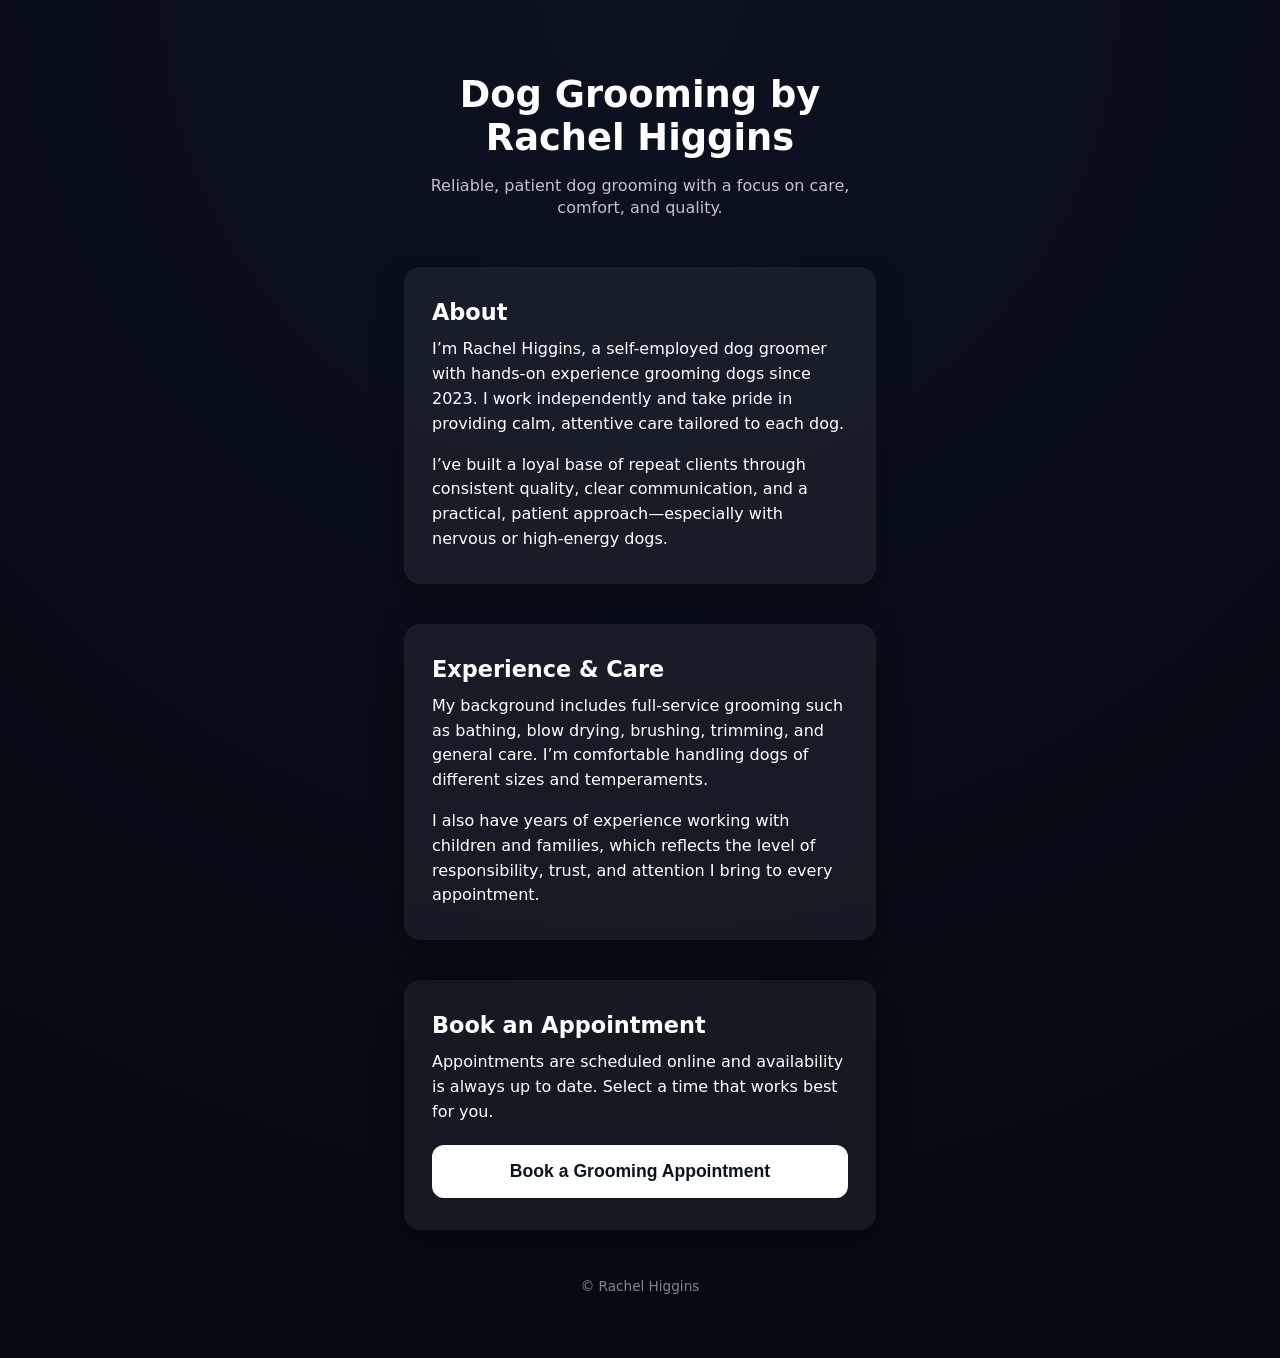
==== index.html @ bccac7ee "Refactor index.html for improved layout and styling Updated the HTML structure and styling for the d" ====
<!DOCTYPE html>
<html lang="en">
<head>
  <meta charset="UTF-8" />
  <title>Rachel Higgins Dog Grooming</title>
  <meta name="viewport" content="width=device-width, initial-scale=1" />

  <link rel="icon" href="/assets/images/favicon.svg" type="image/svg+xml">

  <!-- Calendly styles -->
  <link href="https://assets.calendly.com/assets/external/widget.css" rel="stylesheet">

  <style>
    * {
      box-sizing: border-box;
    }

    body {
      margin: 0;
      font-family: system-ui, -apple-system, BlinkMacSystemFont, "Segoe UI", sans-serif;
      background: radial-gradient(circle at top, #0b1220, #05080f);
      color: #ffffff;
      min-height: 100vh;
    }

    main {
      max-width: 520px;
      margin: 0 auto;
      padding: 3rem 1.5rem 4rem;
    }

    header {
      text-align: center;
      margin-bottom: 3rem;
    }

    h1 {
      font-size: 2.3rem;
      margin-bottom: 0.5rem;
    }

    .subtitle {
      opacity: 0.75;
      line-height: 1.4;
    }

    section {
      margin-bottom: 2.5rem;
    }

    .card {
      background: rgba(255, 255, 255, 0.06);
      border-radius: 16px;
      padding: 2rem 1.75rem;
      box-shadow: 0 10px 30px rgba(0, 0, 0, 0.35);
    }

    .card h2 {
      margin-top: 0;
      margin-bottom: 0.75rem;
      font-size: 1.4rem;
    }

    .card p {
      margin: 0 0 1rem;
      line-height: 1.55;
    }

    .card p:last-child {
      margin-bottom: 0;
    }

    .book-btn {
      display: block;
      width: 100%;
      padding: 1rem;
      font-size: 1.1rem;
      font-weight: 600;
      color: #0b1220;
      background: #ffffff;
      border: none;
      border-radius: 12px;
      cursor: pointer;
      margin-top: 1.25rem;
    }

    .book-btn:active {
      transform: scale(0.98);
    }

    footer {
      text-align: center;
      margin-top: 3rem;
      font-size: 0.85rem;
      opacity: 0.5;
    }
  </style>
</head>

<body>
  <main>
    <header>
      <h1>Dog Grooming by Rachel Higgins</h1>
      <p class="subtitle">
        Reliable, patient dog grooming with a focus on care, comfort, and quality.
      </p>
    </header>

    <section class="card">
      <h2>About</h2>
      <p>
        I’m Rachel Higgins, a self-employed dog groomer with hands-on experience grooming dogs since 2023.
        I work independently and take pride in providing calm, attentive care tailored to each dog.
      </p>
      <p>
        I’ve built a loyal base of repeat clients through consistent quality, clear communication,
        and a practical, patient approach—especially with nervous or high-energy dogs.
      </p>
    </section>

    <section class="card">
      <h2>Experience & Care</h2>
      <p>
        My background includes full-service grooming such as bathing, blow drying, brushing,
        trimming, and general care. I’m comfortable handling dogs of different sizes and temperaments.
      </p>
      <p>
        I also have years of experience working with children and families, which reflects the level
        of responsibility, trust, and attention I bring to every appointment.
      </p>
    </section>

    <section class="card">
      <h2>Book an Appointment</h2>
      <p>
        Appointments are scheduled online and availability is always up to date.
        Select a time that works best for you.
      </p>

      <button
        class="book-btn"
        onclick="Calendly.initPopupWidget({url: 'https://calendly.com/rachelelisehiggins/grooming'}); return false;">
        Book a Grooming Appointment
      </button>
    </section>

    <footer>
      © Rachel Higgins
    </footer>
  </main>

  <!-- Calendly script -->
  <script src="https://assets.calendly.com/assets/external/widget.js" async></script>
</body>
</html>
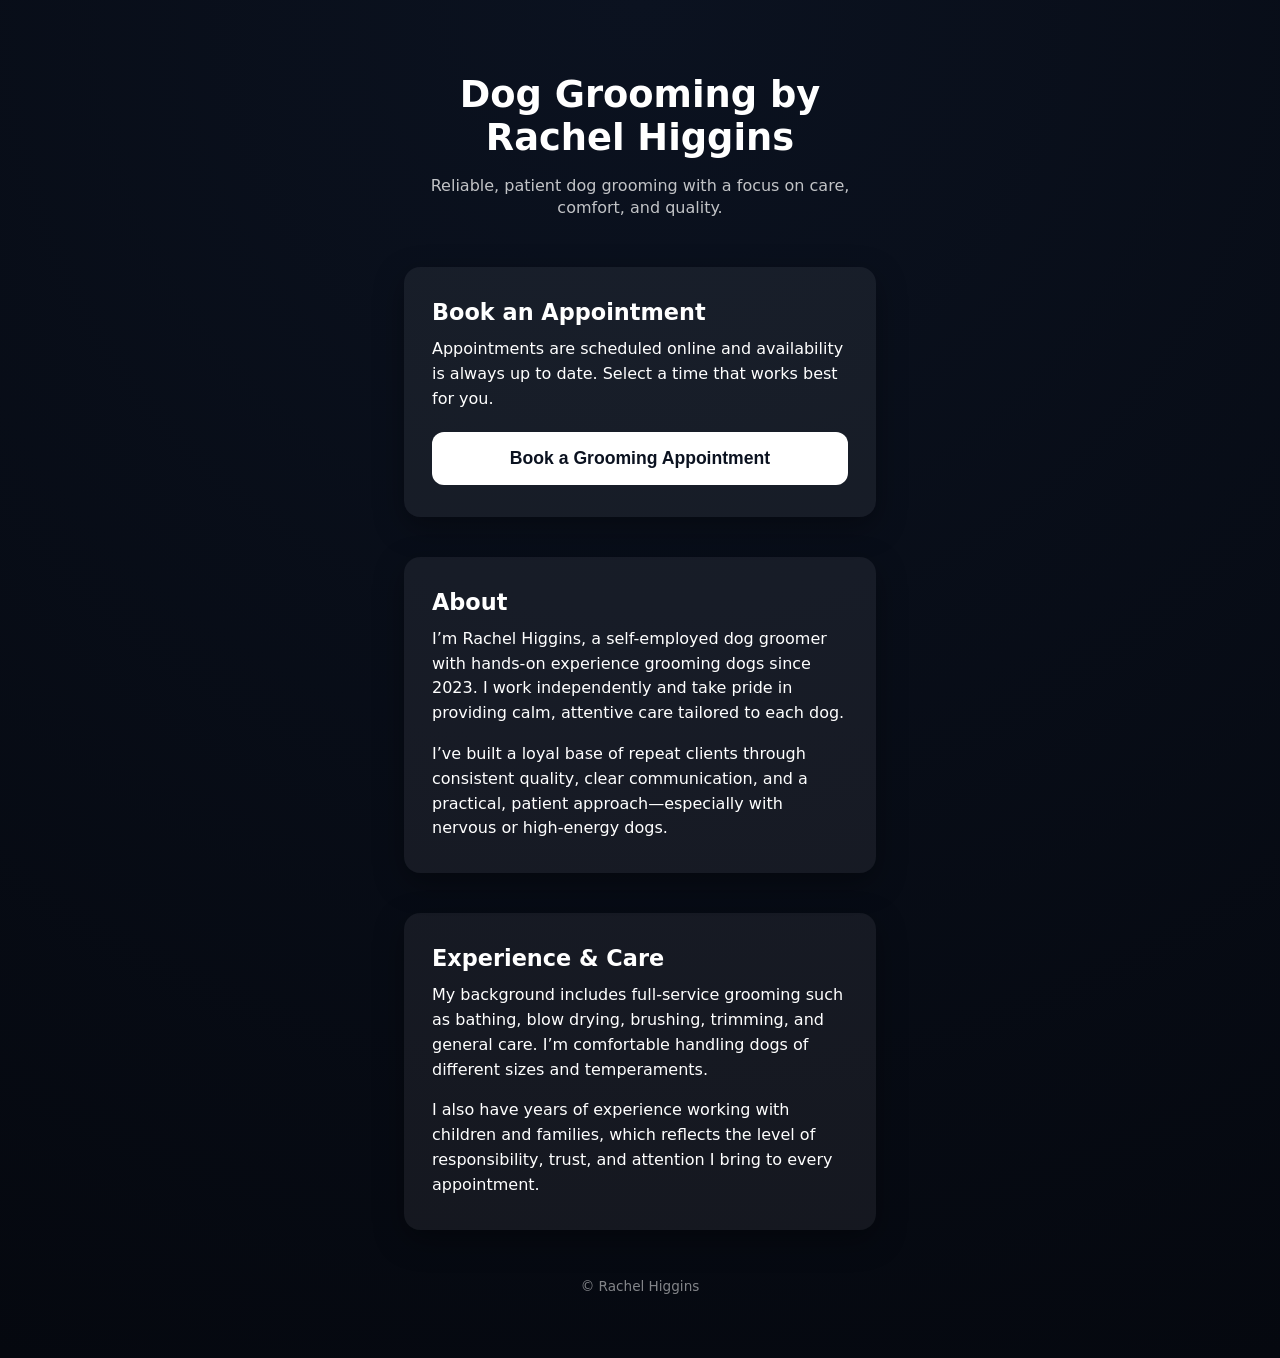
==== commit 85a8ca62: "Add appointment booking section to index.html" ====
--- a/index.html
+++ b/index.html
@@ -107,6 +107,19 @@
     </header>
 
     <section class="card">
+      <h2>Book an Appointment</h2>
+      <p>
+        Appointments are scheduled online and availability is always up to date.
+        Select a time that works best for you.
+      </p>
+
+      <button
+        class="book-btn"
+        onclick="Calendly.initPopupWidget({url: 'https://calendly.com/rachelelisehiggins/grooming'}); return false;">
+        Book a Grooming Appointment
+      </button>
+    </section>
+    <section class="card">
       <h2>About</h2>
       <p>
         I’m Rachel Higgins, a self-employed dog groomer with hands-on experience grooming dogs since 2023.
@@ -130,19 +143,7 @@
       </p>
     </section>
 
-    <section class="card">
-      <h2>Book an Appointment</h2>
-      <p>
-        Appointments are scheduled online and availability is always up to date.
-        Select a time that works best for you.
-      </p>
-
-      <button
-        class="book-btn"
-        onclick="Calendly.initPopupWidget({url: 'https://calendly.com/rachelelisehiggins/grooming'}); return false;">
-        Book a Grooming Appointment
-      </button>
-    </section>
+    
 
     <footer>
       © Rachel Higgins
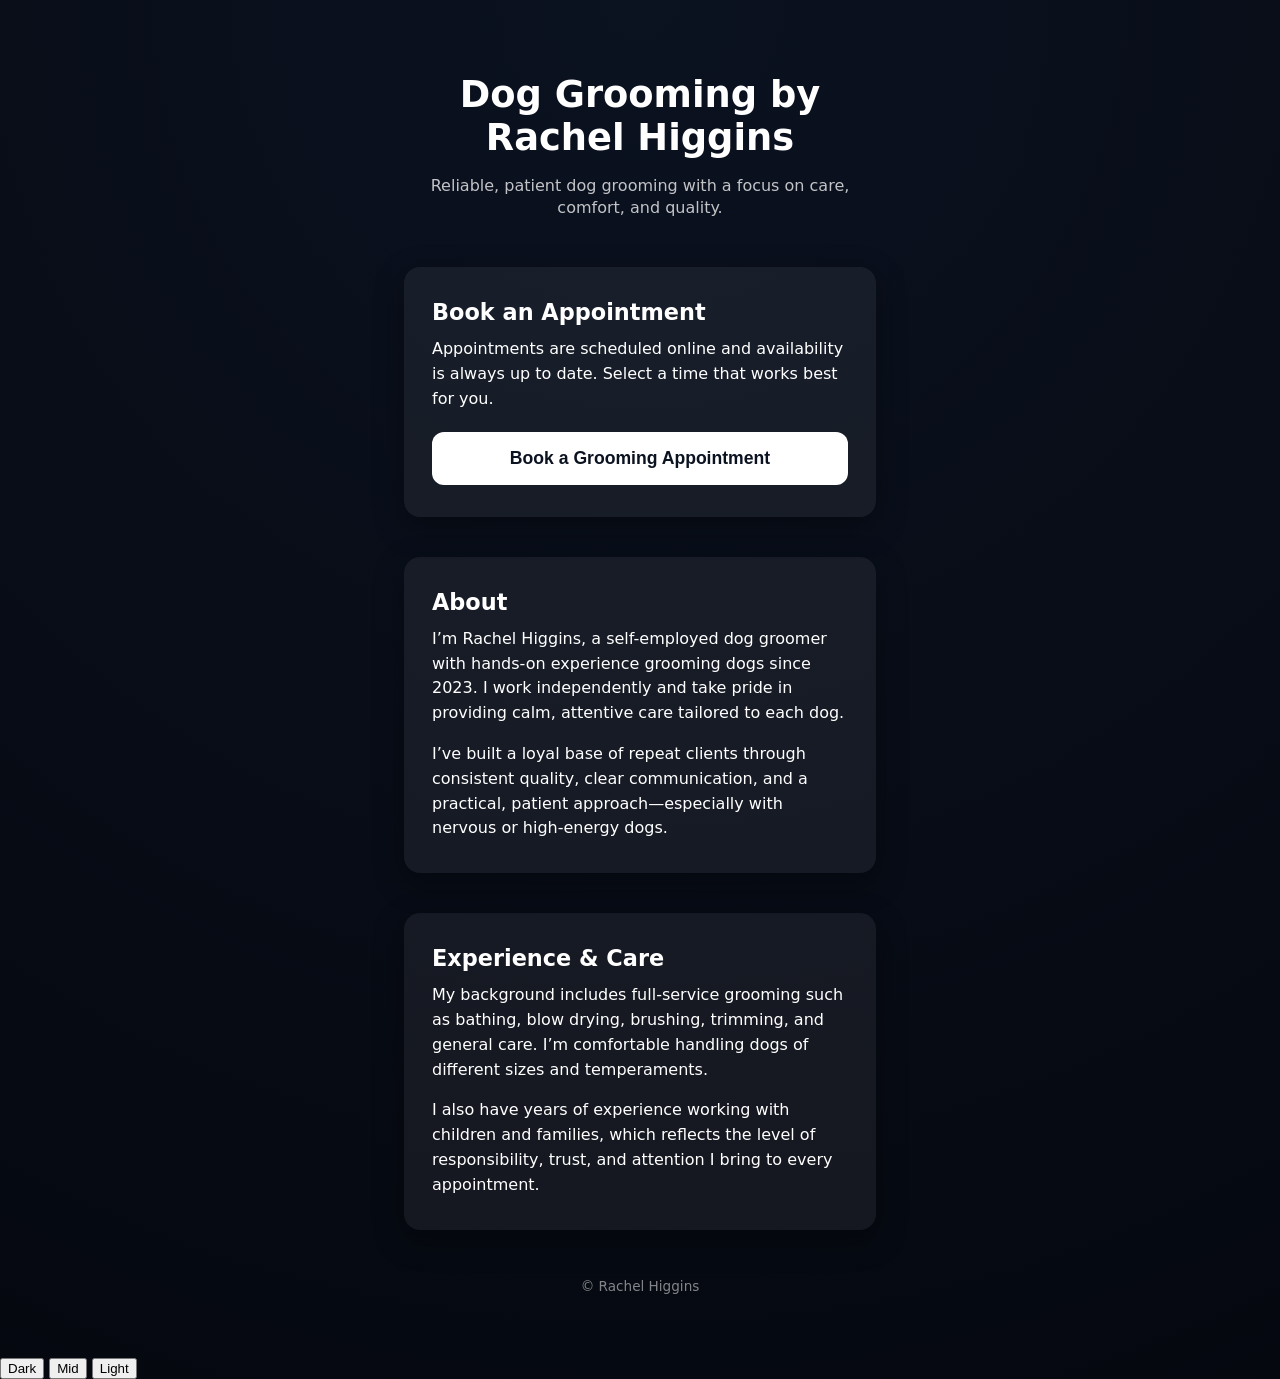
==== commit bb6a4ba6: "Implement theme switcher in index.html Added theme switcher functionality with buttons to toggle bet" ====
--- a/index.html
+++ b/index.html
@@ -97,7 +97,7 @@
   </style>
 </head>
 
-<body>
+<body data-theme="dark">
   <main>
     <header>
       <h1>Dog Grooming by Rachel Higgins</h1>
@@ -143,6 +143,36 @@
       </p>
     </section>
 
+    <script>
+  (function () {
+    const buttons = document.querySelectorAll(".theme-switcher button");
+    const body = document.body;
+
+    const savedTheme = localStorage.getItem("theme");
+    if (savedTheme) {
+      body.setAttribute("data-theme", savedTheme);
+    }
+
+    function updateActive(theme) {
+      buttons.forEach(btn => {
+        btn.classList.toggle("active", btn.dataset.theme === theme);
+      });
+    }
+
+    updateActive(body.getAttribute("data-theme"));
+
+    buttons.forEach(button => {
+      button.addEventListener("click", () => {
+        const theme = button.dataset.theme;
+        body.setAttribute("data-theme", theme);
+        localStorage.setItem("theme", theme);
+        updateActive(theme);
+      });
+    });
+  })();
+</script>
+
+
     
 
     <footer>
@@ -150,7 +180,15 @@
     </footer>
   </main>
 
+<div class="theme-switcher">
+  <button data-theme="dark">Dark</button>
+  <button data-theme="mid">Mid</button>
+  <button data-theme="light">Light</button>
+</div>
+
   <!-- Calendly script -->
   <script src="https://assets.calendly.com/assets/external/widget.js" async></script>
+
+
 </body>
 </html>
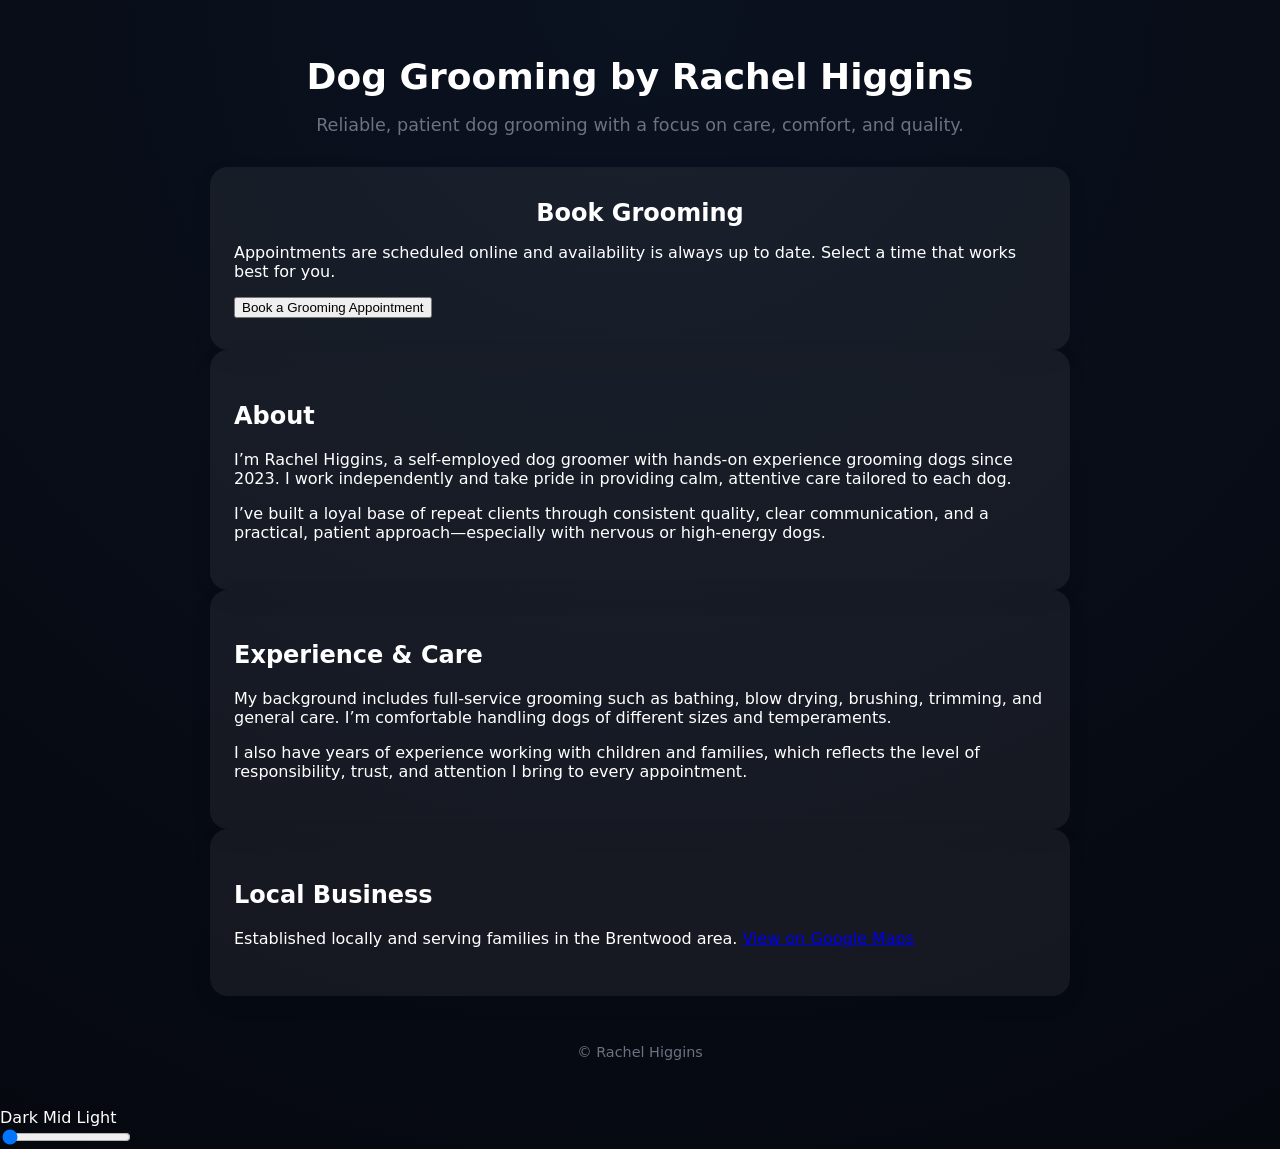
==== commit 7463547d: "Refactor index.html for improved structure and styles" ====
--- a/index.html
+++ b/index.html
@@ -10,104 +10,22 @@
   <!-- Calendly styles -->
   <link href="https://assets.calendly.com/assets/external/widget.css" rel="stylesheet">
 
-  <style>
-    * {
-      box-sizing: border-box;
-    }
-
-    body {
-      margin: 0;
-      font-family: system-ui, -apple-system, BlinkMacSystemFont, "Segoe UI", sans-serif;
-      background: radial-gradient(circle at top, #0b1220, #05080f);
-      color: #ffffff;
-      min-height: 100vh;
-    }
-
-    main {
-      max-width: 520px;
-      margin: 0 auto;
-      padding: 3rem 1.5rem 4rem;
-    }
-
-    header {
-      text-align: center;
-      margin-bottom: 3rem;
-    }
-
-    h1 {
-      font-size: 2.3rem;
-      margin-bottom: 0.5rem;
-    }
-
-    .subtitle {
-      opacity: 0.75;
-      line-height: 1.4;
-    }
-
-    section {
-      margin-bottom: 2.5rem;
-    }
-
-    .card {
-      background: rgba(255, 255, 255, 0.06);
-      border-radius: 16px;
-      padding: 2rem 1.75rem;
-      box-shadow: 0 10px 30px rgba(0, 0, 0, 0.35);
-    }
-
-    .card h2 {
-      margin-top: 0;
-      margin-bottom: 0.75rem;
-      font-size: 1.4rem;
-    }
-
-    .card p {
-      margin: 0 0 1rem;
-      line-height: 1.55;
-    }
-
-    .card p:last-child {
-      margin-bottom: 0;
-    }
-
-    .book-btn {
-      display: block;
-      width: 100%;
-      padding: 1rem;
-      font-size: 1.1rem;
-      font-weight: 600;
-      color: #0b1220;
-      background: #ffffff;
-      border: none;
-      border-radius: 12px;
-      cursor: pointer;
-      margin-top: 1.25rem;
-    }
-
-    .book-btn:active {
-      transform: scale(0.98);
-    }
-
-    footer {
-      text-align: center;
-      margin-top: 3rem;
-      font-size: 0.85rem;
-      opacity: 0.5;
-    }
-  </style>
+  <!-- Site styles -->
+  <link rel="stylesheet" href="styles.css" />
 </head>
 
 <body data-theme="dark">
-  <main>
-    <header>
+  <main class="container">
+    <header class="hero">
       <h1>Dog Grooming by Rachel Higgins</h1>
       <p class="subtitle">
         Reliable, patient dog grooming with a focus on care, comfort, and quality.
       </p>
     </header>
 
-    <section class="card">
-      <h2>Book an Appointment</h2>
+    <!-- Booking first (single CTA) -->
+    <section class="card booking">
+      <h2>Book Grooming</h2>
       <p>
         Appointments are scheduled online and availability is always up to date.
         Select a time that works best for you.
@@ -115,10 +33,12 @@
 
       <button
         class="book-btn"
+        type="button"
         onclick="Calendly.initPopupWidget({url: 'https://calendly.com/rachelelisehiggins/grooming'}); return false;">
         Book a Grooming Appointment
       </button>
     </section>
+
     <section class="card">
       <h2>About</h2>
       <p>
@@ -132,7 +52,7 @@
     </section>
 
     <section class="card">
-      <h2>Experience & Care</h2>
+      <h2>Experience &amp; Care</h2>
       <p>
         My background includes full-service grooming such as bathing, blow drying, brushing,
         trimming, and general care. I’m comfortable handling dogs of different sizes and temperaments.
@@ -143,52 +63,68 @@
       </p>
     </section>
 
-    <script>
-  (function () {
-    const buttons = document.querySelectorAll(".theme-switcher button");
-    const body = document.body;
+    <section class="card">
+      <h2>Local Business</h2>
+      <p>
+        Established locally and serving families in the Brentwood area.
+        <a class="link" href="https://maps.app.goo.gl/TukPCGzaKpZAzJBq9" target="_blank" rel="noopener noreferrer">
+          View on Google Maps
+        </a>
+      </p>
+    </section>
 
-    const savedTheme = localStorage.getItem("theme");
-    if (savedTheme) {
-      body.setAttribute("data-theme", savedTheme);
-    }
-
-    function updateActive(theme) {
-      buttons.forEach(btn => {
-        btn.classList.toggle("active", btn.dataset.theme === theme);
-      });
-    }
-
-    updateActive(body.getAttribute("data-theme"));
-
-    buttons.forEach(button => {
-      button.addEventListener("click", () => {
-        const theme = button.dataset.theme;
-        body.setAttribute("data-theme", theme);
-        localStorage.setItem("theme", theme);
-        updateActive(theme);
-      });
-    });
-  })();
-</script>
-
-
-    
-
-    <footer>
+    <footer class="footer">
       © Rachel Higgins
     </footer>
   </main>
 
-<div class="theme-switcher">
-  <button data-theme="dark">Dark</button>
-  <button data-theme="mid">Mid</button>
-  <button data-theme="light">Light</button>
-</div>
+  <!-- Theme slider (bottom-center) -->
+  <div class="theme-dock" aria-label="Theme selector">
+    <div class="theme-pill">
+      <div class="theme-labels" aria-hidden="true">
+        <span>Dark</span>
+        <span>Mid</span>
+        <span>Light</span>
+      </div>
+
+      <input
+        id="themeRange"
+        class="theme-range"
+        type="range"
+        min="0"
+        max="2"
+        step="1"
+        value="0"
+        aria-label="Theme"
+      />
+    </div>
+  </div>
 
   <!-- Calendly script -->
   <script src="https://assets.calendly.com/assets/external/widget.js" async></script>
 
+  <!-- Theme logic -->
+  <script>
+    (function () {
+      const body = document.body;
+      const range = document.getElementById("themeRange");
+      const themes = ["dark", "mid", "light"];
 
+      function applyTheme(theme) {
+        body.setAttribute("data-theme", theme);
+        localStorage.setItem("theme", theme);
+      }
+
+      // Load saved theme
+      const saved = localStorage.getItem("theme");
+      const initialTheme = themes.includes(saved) ? saved : "dark";
+      applyTheme(initialTheme);
+      range.value = String(themes.indexOf(initialTheme));
+
+      range.addEventListener("input", () => {
+        applyTheme(themes[Number(range.value)]);
+      });
+    })();
+  </script>
 </body>
 </html>
--- a/styles.css
+++ b/styles.css
@@ -0,0 +1,167 @@
+:root {
+  --bg: #f7f7f9;
+  --text: #1f2933;
+  --muted: #6b7280;
+  --card: #ffffff;
+  --accent: #7a6cff; /* soft purple */
+  --accent-soft: #edeaff;
+}
+
+* {
+  box-sizing: border-box;
+}
+
+body {
+  margin: 0;
+  font-family: system-ui, -apple-system, BlinkMacSystemFont, "Segoe UI", sans-serif;
+  background: var(--bg);
+  color: var(--text);
+}
+
+.container {
+  max-width: 900px;
+  margin: 0 auto;
+  padding: 2rem 1.25rem 3rem;
+}
+
+.hero {
+  text-align: center;
+  margin-bottom: 2rem;
+}
+
+.hero h1 {
+  font-size: 2.25rem;
+  margin-bottom: 0.5rem;
+}
+
+.subtitle {
+  color: var(--muted);
+  font-size: 1.1rem;
+}
+
+.image-section {
+  margin: 2rem 0;
+}
+
+.image-section.subtle {
+  margin-top: 3rem;
+}
+
+.feature-image {
+  width: 100%;
+  border-radius: 14px;
+  display: block;
+}
+
+.reassurance {
+  margin: 2rem 0;
+  background: var(--accent-soft);
+  border-radius: 14px;
+  padding: 1.5rem;
+}
+
+.reassurance ul {
+  list-style: none;
+  padding: 0;
+  margin: 0;
+}
+
+.reassurance li {
+  padding: 0.5rem 0;
+  font-weight: 500;
+}
+
+.card {
+  background: var(--card);
+  border-radius: 18px;
+  padding: 2rem 1.5rem;
+  box-shadow: 0 8px 24px rgba(0,0,0,0.05);
+}
+
+.booking h2 {
+  margin-top: 0;
+  margin-bottom: 1rem;
+  text-align: center;
+}
+
+.calendly {
+  height: 100vh;
+}
+
+footer {
+  text-align: center;
+  margin-top: 3rem;
+  color: var(--muted);
+  font-size: 0.9rem;
+}
+
+/* =========================
+   Theme Variables
+   ========================= */
+
+body[data-theme="dark"] {
+  --bg: radial-gradient(circle at top, #0b1220, #05080f);
+  --text: #ffffff;
+  --card: rgba(255, 255, 255, 0.06);
+  --accent: #7a6cff;
+}
+
+body[data-theme="mid"] {
+  --bg: linear-gradient(180deg, #2a2438, #1f1b2e);
+  --text: #f5f5f7;
+  --card: rgba(255, 255, 255, 0.08);
+  --accent: #9b8cff;
+}
+
+body[data-theme="light"] {
+  --bg: #f7f7f9;
+  --text: #1f2933;
+  --card: #ffffff;
+  --accent: #6f61ff;
+}
+
+/* Apply variables */
+body {
+  background: var(--bg);
+  color: var(--text);
+}
+
+.card {
+  background: var(--card);
+}
+
+/* =========================
+   Theme Switcher
+   ========================= */
+
+.theme-switcher {
+  position: fixed;
+  bottom: 1rem;
+  left: 50%;
+  transform: translateX(-50%);
+  display: flex;
+  background: rgba(0, 0, 0, 0.35);
+  backdrop-filter: blur(8px);
+  border-radius: 999px;
+  padding: 0.25rem;
+  z-index: 1000;
+}
+
+.theme-switcher button {
+  border: none;
+  background: transparent;
+  color: #ffffff;
+  padding: 0.5rem 0.75rem;
+  font-size: 0.8rem;
+  cursor: pointer;
+  border-radius: 999px;
+  opacity: 0.6;
+}
+
+.theme-switcher button.active {
+  background: var(--accent);
+  opacity: 1;
+  color: #0b1220;
+  font-weight: 600;
+}
+
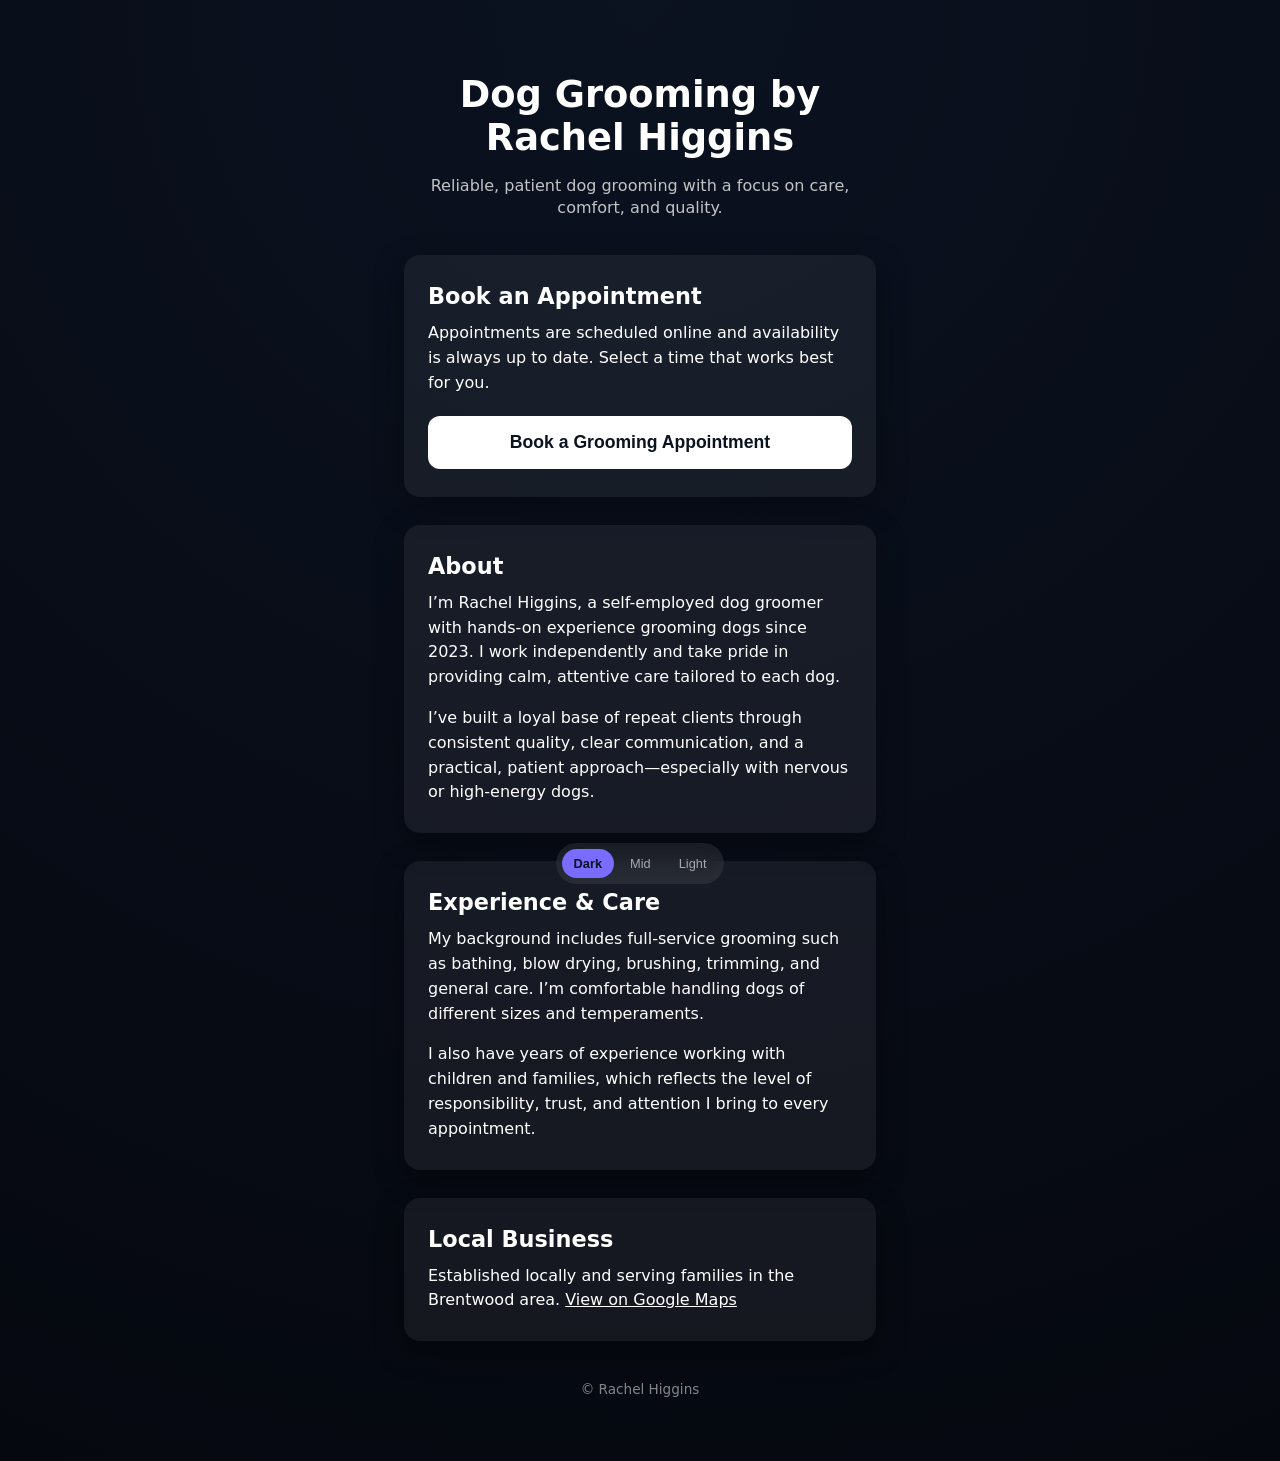
==== commit 72682e13: "Refactor theme selection and booking section" ====
--- a/index.html
+++ b/index.html
@@ -15,17 +15,17 @@
 </head>
 
 <body data-theme="dark">
-  <main class="container">
-    <header class="hero">
+  <main>
+    <header>
       <h1>Dog Grooming by Rachel Higgins</h1>
       <p class="subtitle">
         Reliable, patient dog grooming with a focus on care, comfort, and quality.
       </p>
     </header>
 
-    <!-- Booking first (single CTA) -->
-    <section class="card booking">
-      <h2>Book Grooming</h2>
+    <!-- Booking first -->
+    <section class="card">
+      <h2>Book an Appointment</h2>
       <p>
         Appointments are scheduled online and availability is always up to date.
         Select a time that works best for you.
@@ -33,7 +33,6 @@
 
       <button
         class="book-btn"
-        type="button"
         onclick="Calendly.initPopupWidget({url: 'https://calendly.com/rachelelisehiggins/grooming'}); return false;">
         Book a Grooming Appointment
       </button>
@@ -67,37 +66,26 @@
       <h2>Local Business</h2>
       <p>
         Established locally and serving families in the Brentwood area.
-        <a class="link" href="https://maps.app.goo.gl/TukPCGzaKpZAzJBq9" target="_blank" rel="noopener noreferrer">
+        <a
+          href="https://maps.app.goo.gl/TukPCGzaKpZAzJBq9"
+          target="_blank"
+          rel="noopener noreferrer"
+          style="color:inherit; text-decoration:underline;">
           View on Google Maps
         </a>
       </p>
     </section>
 
-    <footer class="footer">
+    <footer>
       © Rachel Higgins
     </footer>
   </main>
 
-  <!-- Theme slider (bottom-center) -->
-  <div class="theme-dock" aria-label="Theme selector">
-    <div class="theme-pill">
-      <div class="theme-labels" aria-hidden="true">
-        <span>Dark</span>
-        <span>Mid</span>
-        <span>Light</span>
-      </div>
-
-      <input
-        id="themeRange"
-        class="theme-range"
-        type="range"
-        min="0"
-        max="2"
-        step="1"
-        value="0"
-        aria-label="Theme"
-      />
-    </div>
+  <!-- Theme toggle -->
+  <div class="theme-toggle">
+    <button data-theme="dark">Dark</button>
+    <button data-theme="mid">Mid</button>
+    <button data-theme="light">Light</button>
   </div>
 
   <!-- Calendly script -->
@@ -107,22 +95,23 @@
   <script>
     (function () {
       const body = document.body;
-      const range = document.getElementById("themeRange");
-      const themes = ["dark", "mid", "light"];
+      const buttons = document.querySelectorAll('.theme-toggle button');
 
-      function applyTheme(theme) {
-        body.setAttribute("data-theme", theme);
-        localStorage.setItem("theme", theme);
-      }
+      const savedTheme = localStorage.getItem('theme') || 'dark';
+      body.setAttribute('data-theme', savedTheme);
 
-      // Load saved theme
-      const saved = localStorage.getItem("theme");
-      const initialTheme = themes.includes(saved) ? saved : "dark";
-      applyTheme(initialTheme);
-      range.value = String(themes.indexOf(initialTheme));
+      buttons.forEach(btn => {
+        btn.classList.toggle('active', btn.dataset.theme === savedTheme);
 
-      range.addEventListener("input", () => {
-        applyTheme(themes[Number(range.value)]);
+        btn.addEventListener('click', () => {
+          const theme = btn.dataset.theme;
+          body.setAttribute('data-theme', theme);
+          localStorage.setItem('theme', theme);
+
+          buttons.forEach(b =>
+            b.classList.toggle('active', b.dataset.theme === theme)
+          );
+        });
       });
     })();
   </script>
--- a/styles.css
+++ b/styles.css
@@ -1,11 +1,6 @@
-:root {
-  --bg: #f7f7f9;
-  --text: #1f2933;
-  --muted: #6b7280;
-  --card: #ffffff;
-  --accent: #7a6cff; /* soft purple */
-  --accent-soft: #edeaff;
-}
+/* =========================
+   Base Reset
+   ========================= */
 
 * {
   box-sizing: border-box;
@@ -14,85 +9,7 @@
 body {
   margin: 0;
   font-family: system-ui, -apple-system, BlinkMacSystemFont, "Segoe UI", sans-serif;
-  background: var(--bg);
-  color: var(--text);
-}
-
-.container {
-  max-width: 900px;
-  margin: 0 auto;
-  padding: 2rem 1.25rem 3rem;
-}
-
-.hero {
-  text-align: center;
-  margin-bottom: 2rem;
-}
-
-.hero h1 {
-  font-size: 2.25rem;
-  margin-bottom: 0.5rem;
-}
-
-.subtitle {
-  color: var(--muted);
-  font-size: 1.1rem;
-}
-
-.image-section {
-  margin: 2rem 0;
-}
-
-.image-section.subtle {
-  margin-top: 3rem;
-}
-
-.feature-image {
-  width: 100%;
-  border-radius: 14px;
-  display: block;
-}
-
-.reassurance {
-  margin: 2rem 0;
-  background: var(--accent-soft);
-  border-radius: 14px;
-  padding: 1.5rem;
-}
-
-.reassurance ul {
-  list-style: none;
-  padding: 0;
-  margin: 0;
-}
-
-.reassurance li {
-  padding: 0.5rem 0;
-  font-weight: 500;
-}
-
-.card {
-  background: var(--card);
-  border-radius: 18px;
-  padding: 2rem 1.5rem;
-  box-shadow: 0 8px 24px rgba(0,0,0,0.05);
-}
-
-.booking h2 {
-  margin-top: 0;
-  margin-bottom: 1rem;
-  text-align: center;
-}
-
-.calendly {
-  height: 100vh;
-}
-
-footer {
-  text-align: center;
-  margin-top: 3rem;
-  color: var(--muted);
-  font-size: 0.9rem;
+  min-height: 100vh;
 }
 
 /* =========================
@@ -102,66 +19,153 @@
 body[data-theme="dark"] {
   --bg: radial-gradient(circle at top, #0b1220, #05080f);
   --text: #ffffff;
-  --card: rgba(255, 255, 255, 0.06);
+  --muted: rgba(255, 255, 255, 0.75);
+  --card-bg: rgba(255, 255, 255, 0.06);
   --accent: #7a6cff;
 }
 
 body[data-theme="mid"] {
-  --bg: linear-gradient(180deg, #2a2438, #1f1b2e);
-  --text: #f5f5f7;
-  --card: rgba(255, 255, 255, 0.08);
+  --bg: radial-gradient(circle at top, #2a2340, #151225);
+  --text: #f6f6fb;
+  --muted: rgba(246, 246, 251, 0.78);
+  --card-bg: rgba(255, 255, 255, 0.08);
   --accent: #9b8cff;
 }
 
 body[data-theme="light"] {
-  --bg: #f7f7f9;
+  --bg: #f7f7fb;
   --text: #1f2933;
-  --card: #ffffff;
+  --muted: rgba(31, 41, 51, 0.65);
+  --card-bg: #ffffff;
   --accent: #6f61ff;
 }
 
-/* Apply variables */
 body {
   background: var(--bg);
   color: var(--text);
 }
 
-.card {
-  background: var(--card);
+/* =========================
+   Layout
+   ========================= */
+
+main {
+  max-width: 520px;
+  margin: 0 auto;
+  padding: 3rem 1.5rem 4rem;
+}
+
+header {
+  text-align: center;
+  margin-bottom: 2.25rem;
+}
+
+h1 {
+  font-size: 2.3rem;
+  margin-bottom: 0.5rem;
+}
+
+.subtitle {
+  color: var(--muted);
+  line-height: 1.4;
+}
+
+/* Tight, intentional spacing */
+section {
+  margin-bottom: 1.75rem;
 }
 
 /* =========================
-   Theme Switcher
+   Card
    ========================= */
 
-.theme-switcher {
+.card {
+  background: var(--card-bg);
+  border-radius: 16px;
+  padding: 1.75rem 1.5rem;
+  box-shadow: 0 10px 30px rgba(0, 0, 0, 0.35);
+}
+
+.card h2 {
+  margin-top: 0;
+  margin-bottom: 0.75rem;
+  font-size: 1.4rem;
+}
+
+.card p {
+  margin: 0 0 1rem;
+  line-height: 1.55;
+}
+
+.card p:last-child {
+  margin-bottom: 0;
+}
+
+/* =========================
+   Booking Button
+   ========================= */
+
+.book-btn {
+  display: block;
+  width: 100%;
+  padding: 1rem;
+  font-size: 1.1rem;
+  font-weight: 600;
+  color: #0b1220;
+  background: #ffffff;
+  border: none;
+  border-radius: 12px;
+  cursor: pointer;
+  margin-top: 1.25rem;
+}
+
+.book-btn:active {
+  transform: scale(0.98);
+}
+
+/* =========================
+   Footer
+   ========================= */
+
+footer {
+  text-align: center;
+  margin-top: 2.5rem;
+  font-size: 0.85rem;
+  opacity: 0.5;
+}
+
+/* =========================
+   Theme Toggle (Buttons)
+   ========================= */
+
+.theme-toggle {
   position: fixed;
   bottom: 1rem;
   left: 50%;
   transform: translateX(-50%);
   display: flex;
-  background: rgba(0, 0, 0, 0.35);
-  backdrop-filter: blur(8px);
+  gap: 0.25rem;
+  background: rgba(255, 255, 255, 0.08);
+  backdrop-filter: blur(10px);
   border-radius: 999px;
-  padding: 0.25rem;
+  padding: 0.35rem;
   z-index: 1000;
 }
 
-.theme-switcher button {
+.theme-toggle button {
+  background: transparent;
   border: none;
-  background: transparent;
-  color: #ffffff;
-  padding: 0.5rem 0.75rem;
+  color: var(--text);
   font-size: 0.8rem;
+  padding: 0.45rem 0.75rem;
+  border-radius: 999px;
   cursor: pointer;
-  border-radius: 999px;
   opacity: 0.6;
 }
 
-.theme-switcher button.active {
+.theme-toggle button.active {
   background: var(--accent);
+  color: #0b1220;
   opacity: 1;
-  color: #0b1220;
   font-weight: 600;
 }
-
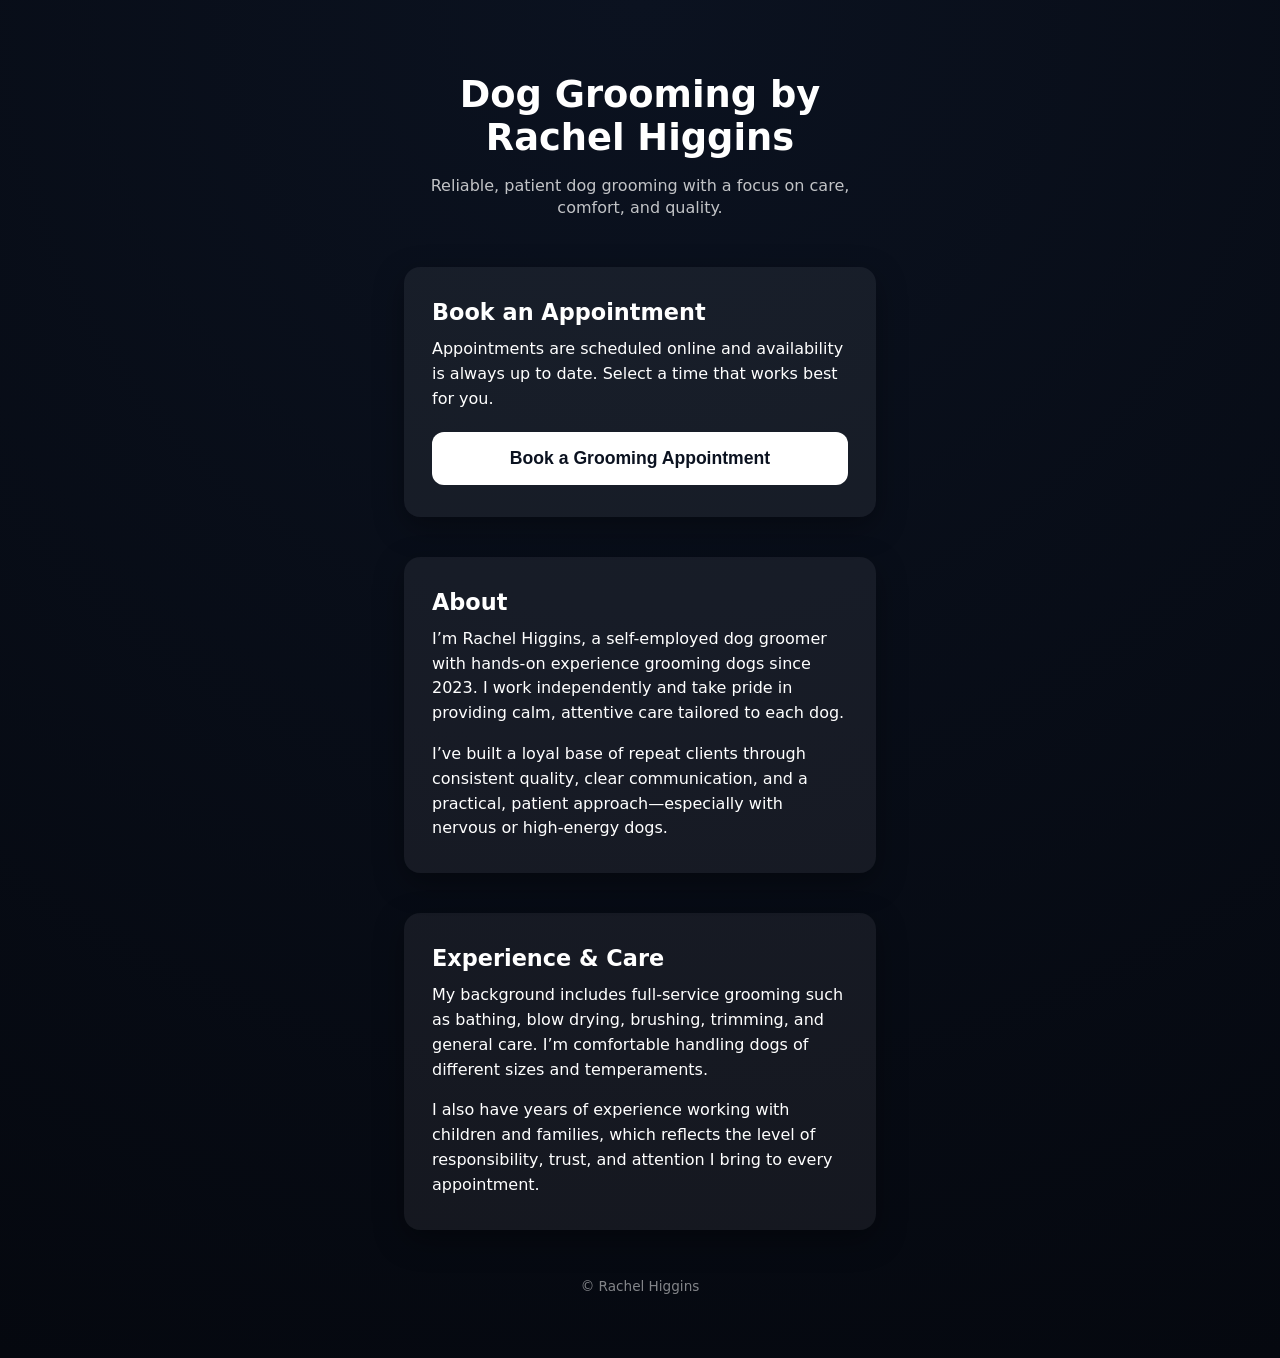
==== commit 3a745909: "Refactor index.html to include internal styles Added internal styles for layout and design, removed " ====
--- a/index.html
+++ b/index.html
@@ -10,11 +10,94 @@
   <!-- Calendly styles -->
   <link href="https://assets.calendly.com/assets/external/widget.css" rel="stylesheet">
 
-  <!-- Site styles -->
-  <link rel="stylesheet" href="styles.css" />
+  <style>
+    * {
+      box-sizing: border-box;
+    }
+
+    body {
+      margin: 0;
+      font-family: system-ui, -apple-system, BlinkMacSystemFont, "Segoe UI", sans-serif;
+      background: radial-gradient(circle at top, #0b1220, #05080f);
+      color: #ffffff;
+      min-height: 100vh;
+    }
+
+    main {
+      max-width: 520px;
+      margin: 0 auto;
+      padding: 3rem 1.5rem 4rem;
+    }
+
+    header {
+      text-align: center;
+      margin-bottom: 3rem;
+    }
+
+    h1 {
+      font-size: 2.3rem;
+      margin-bottom: 0.5rem;
+    }
+
+    .subtitle {
+      opacity: 0.75;
+      line-height: 1.4;
+    }
+
+    section {
+      margin-bottom: 2.5rem;
+    }
+
+    .card {
+      background: rgba(255, 255, 255, 0.06);
+      border-radius: 16px;
+      padding: 2rem 1.75rem;
+      box-shadow: 0 10px 30px rgba(0, 0, 0, 0.35);
+    }
+
+    .card h2 {
+      margin-top: 0;
+      margin-bottom: 0.75rem;
+      font-size: 1.4rem;
+    }
+
+    .card p {
+      margin: 0 0 1rem;
+      line-height: 1.55;
+    }
+
+    .card p:last-child {
+      margin-bottom: 0;
+    }
+
+    .book-btn {
+      display: block;
+      width: 100%;
+      padding: 1rem;
+      font-size: 1.1rem;
+      font-weight: 600;
+      color: #0b1220;
+      background: #ffffff;
+      border: none;
+      border-radius: 12px;
+      cursor: pointer;
+      margin-top: 1.25rem;
+    }
+
+    .book-btn:active {
+      transform: scale(0.98);
+    }
+
+    footer {
+      text-align: center;
+      margin-top: 3rem;
+      font-size: 0.85rem;
+      opacity: 0.5;
+    }
+  </style>
 </head>
 
-<body data-theme="dark">
+<body>
   <main>
     <header>
       <h1>Dog Grooming by Rachel Higgins</h1>
@@ -23,7 +106,6 @@
       </p>
     </header>
 
-    <!-- Booking first -->
     <section class="card">
       <h2>Book an Appointment</h2>
       <p>
@@ -37,7 +119,6 @@
         Book a Grooming Appointment
       </button>
     </section>
-
     <section class="card">
       <h2>About</h2>
       <p>
@@ -51,7 +132,7 @@
     </section>
 
     <section class="card">
-      <h2>Experience &amp; Care</h2>
+      <h2>Experience & Care</h2>
       <p>
         My background includes full-service grooming such as bathing, blow drying, brushing,
         trimming, and general care. I’m comfortable handling dogs of different sizes and temperaments.
@@ -62,58 +143,14 @@
       </p>
     </section>
 
-    <section class="card">
-      <h2>Local Business</h2>
-      <p>
-        Established locally and serving families in the Brentwood area.
-        <a
-          href="https://maps.app.goo.gl/TukPCGzaKpZAzJBq9"
-          target="_blank"
-          rel="noopener noreferrer"
-          style="color:inherit; text-decoration:underline;">
-          View on Google Maps
-        </a>
-      </p>
-    </section>
+    
 
     <footer>
       © Rachel Higgins
     </footer>
   </main>
 
-  <!-- Theme toggle -->
-  <div class="theme-toggle">
-    <button data-theme="dark">Dark</button>
-    <button data-theme="mid">Mid</button>
-    <button data-theme="light">Light</button>
-  </div>
-
   <!-- Calendly script -->
   <script src="https://assets.calendly.com/assets/external/widget.js" async></script>
-
-  <!-- Theme logic -->
-  <script>
-    (function () {
-      const body = document.body;
-      const buttons = document.querySelectorAll('.theme-toggle button');
-
-      const savedTheme = localStorage.getItem('theme') || 'dark';
-      body.setAttribute('data-theme', savedTheme);
-
-      buttons.forEach(btn => {
-        btn.classList.toggle('active', btn.dataset.theme === savedTheme);
-
-        btn.addEventListener('click', () => {
-          const theme = btn.dataset.theme;
-          body.setAttribute('data-theme', theme);
-          localStorage.setItem('theme', theme);
-
-          buttons.forEach(b =>
-            b.classList.toggle('active', b.dataset.theme === theme)
-          );
-        });
-      });
-    })();
-  </script>
 </body>
 </html>
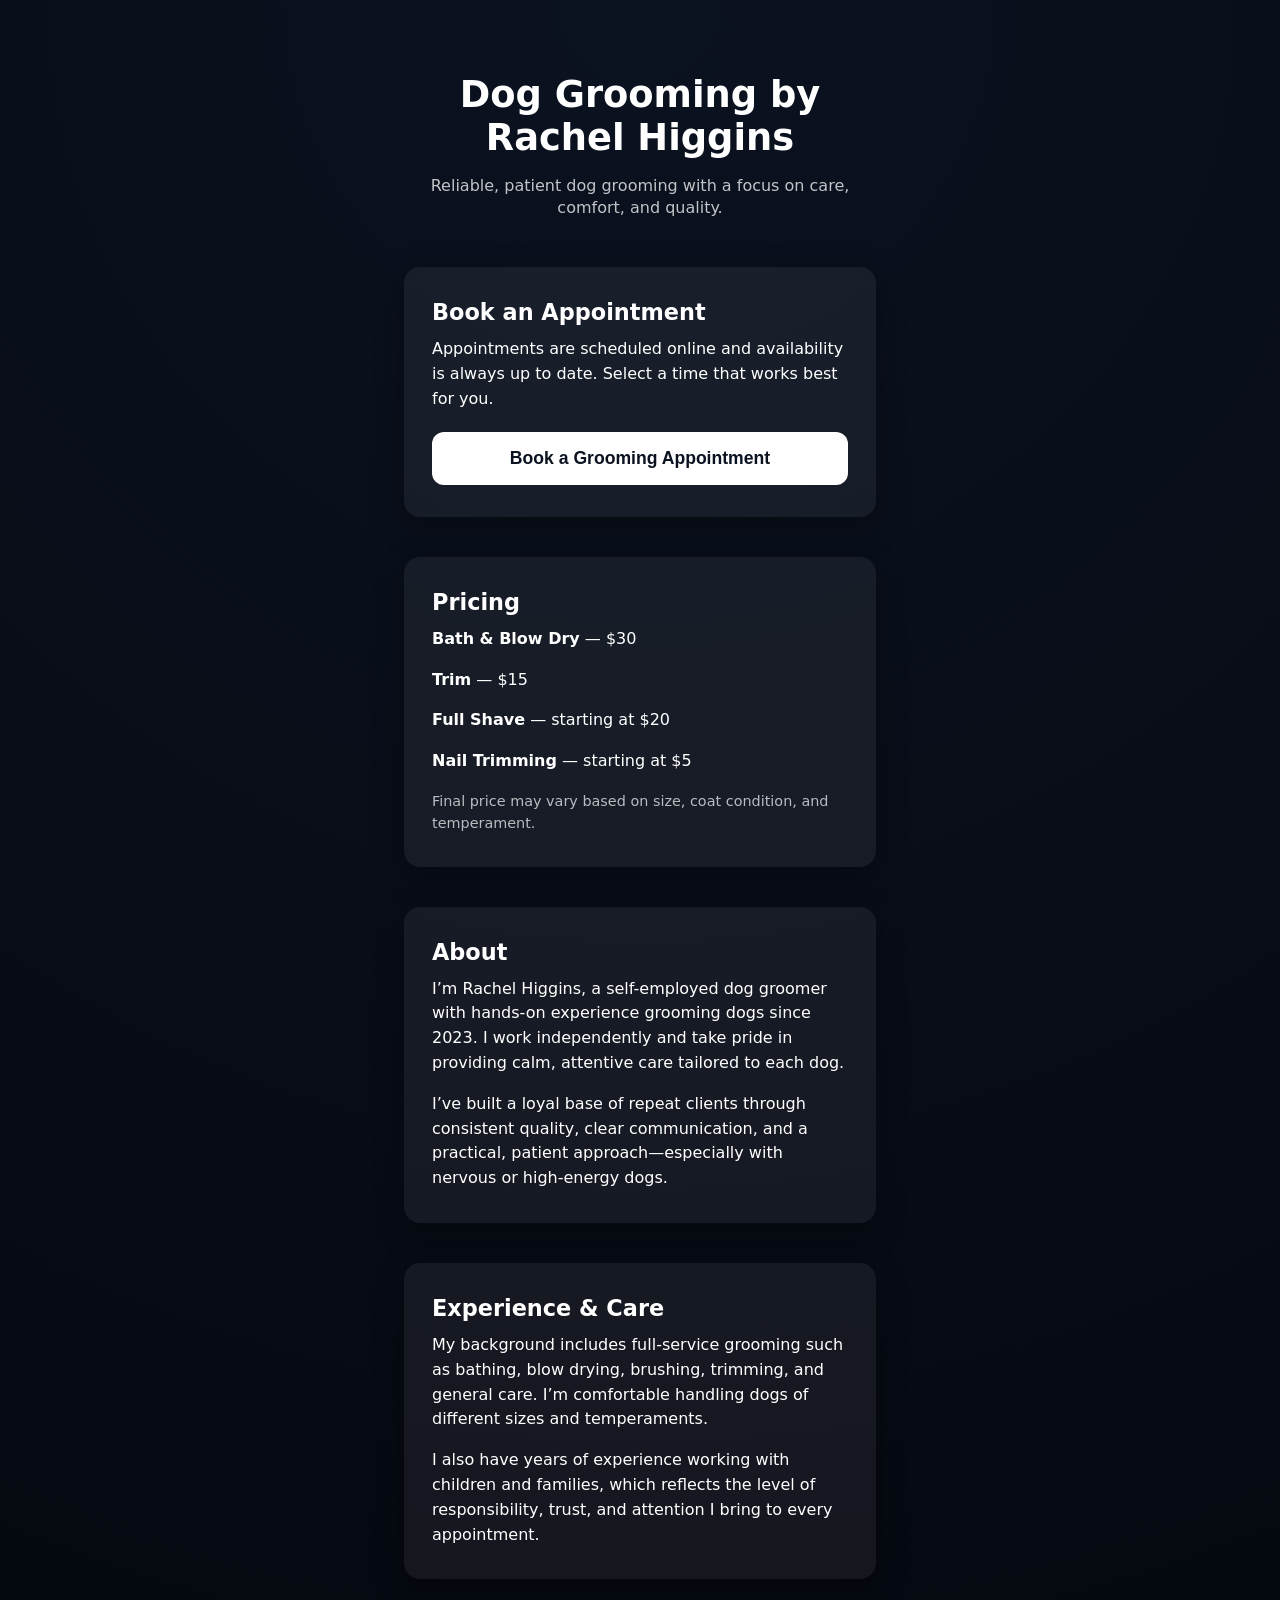
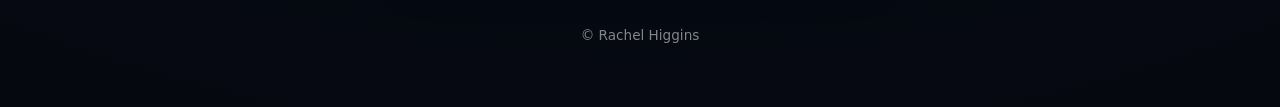
==== commit 2e7e9a4f: "Update index.html Added pricing" ====
--- a/index.html
+++ b/index.html
@@ -120,6 +120,18 @@
       </button>
     </section>
     <section class="card">
+  <h2>Pricing</h2>
+
+  <p><strong>Bath & Blow Dry</strong> — $30</p>
+  <p><strong>Trim</strong> — $15</p>
+  <p><strong>Full Shave</strong> — starting at $20</p>
+  <p><strong>Nail Trimming</strong> — starting at $5</p>
+
+  <p style="opacity:.7; font-size:.9rem; margin-top:1rem;">
+    Final price may vary based on size, coat condition, and temperament.
+  </p>
+</section>
+    <section class="card">
       <h2>About</h2>
       <p>
         I’m Rachel Higgins, a self-employed dog groomer with hands-on experience grooming dogs since 2023.
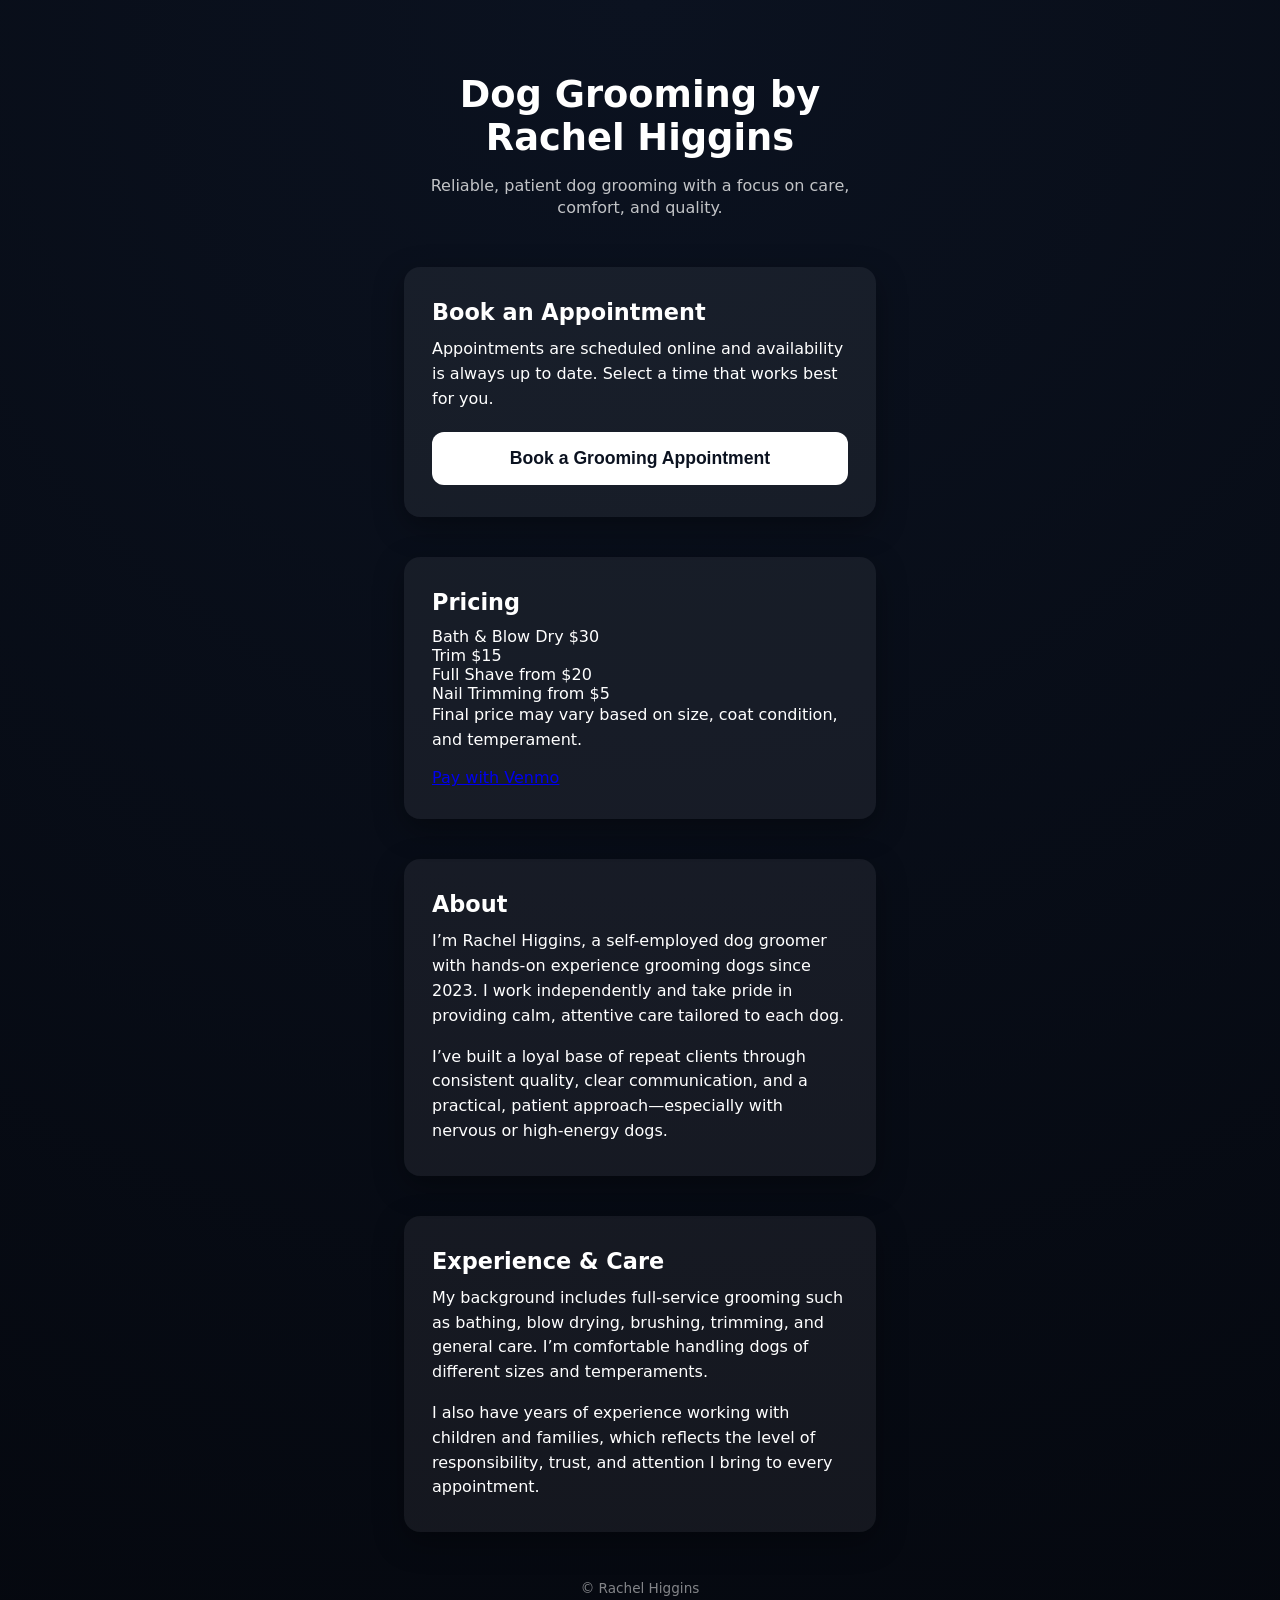
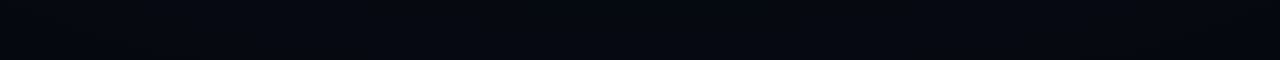
==== commit 06e43d0a: "Update index.html Venmo" ====
--- a/index.html
+++ b/index.html
@@ -119,17 +119,42 @@
         Book a Grooming Appointment
       </button>
     </section>
-    <section class="card">
+    <section class="card pricing-card">
   <h2>Pricing</h2>
 
-  <p><strong>Bath & Blow Dry</strong> — $30</p>
-  <p><strong>Trim</strong> — $15</p>
-  <p><strong>Full Shave</strong> — starting at $20</p>
-  <p><strong>Nail Trimming</strong> — starting at $5</p>
+  <div class="price-list">
+    <div class="price-row">
+      <span>Bath & Blow Dry</span>
+      <span>$30</span>
+    </div>
 
-  <p style="opacity:.7; font-size:.9rem; margin-top:1rem;">
+    <div class="price-row">
+      <span>Trim</span>
+      <span>$15</span>
+    </div>
+
+    <div class="price-row">
+      <span>Full Shave</span>
+      <span>from $20</span>
+    </div>
+
+    <div class="price-row">
+      <span>Nail Trimming</span>
+      <span>from $5</span>
+    </div>
+  </div>
+
+  <p class="pricing-note">
     Final price may vary based on size, coat condition, and temperament.
   </p>
+
+  <a
+    class="venmo-btn"
+    href="https://venmo.com/u/Rachel-Higgins-522"
+    target="_blank"
+    rel="noopener">
+    Pay with Venmo
+  </a>
 </section>
     <section class="card">
       <h2>About</h2>
